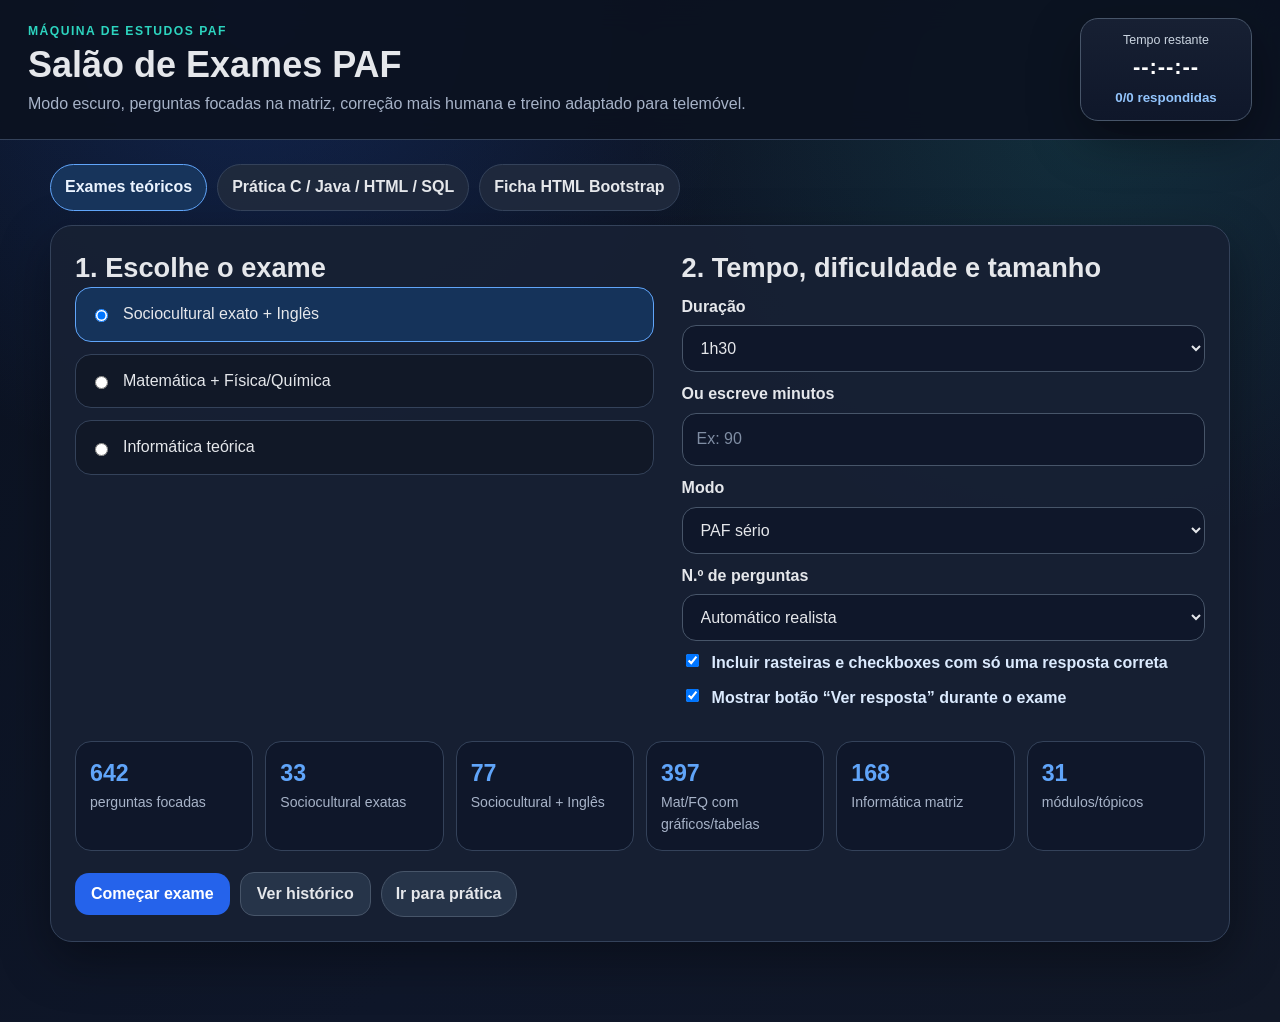
==== index.html @ 0313ba97 "Add files via upload" ====
<!DOCTYPE html>
<html lang="pt">
<head>
  <meta charset="UTF-8">
  <meta name="viewport" content="width=device-width, initial-scale=1.0">
  <title>Salão de Exames PAF</title>
  <link rel="stylesheet" href="style.css">
</head>
<body>
  <header class="topbar">
    <div class="topbar-text">
      <p class="eyebrow">Máquina de Estudos PAF</p>
      <h1>Salão de Exames PAF</h1>
      <p class="subtitle">Modo escuro, perguntas focadas na matriz, correção mais humana e treino adaptado para telemóvel.</p>
    </div>
    <div class="timer-card" id="timerCard" aria-live="polite">
      <span>Tempo restante</span>
      <strong id="timer">--:--:--</strong>
      <small id="timerProgress">0/0 respondidas</small>
    </div>
  </header>

  <main>
    <nav class="quick-nav" aria-label="Navegação principal">
      <a href="index.html" class="active">Exames teóricos</a>
      <a href="pratica.html">Prática C / Java / HTML / SQL</a>
      <a href="fichas/HTML_BOOTSTRAP_BASE/index.html">Ficha HTML Bootstrap</a>
    </nav>

    <section id="setup" class="panel setup-panel">
      <div class="setup-grid">
        <div>
          <h2>1. Escolhe o exame</h2>
          <div class="exam-options">
            <label class="exam-choice"><input type="radio" name="area" value="socio" checked><span>Sociocultural exato + Inglês</span></label>
            <label class="exam-choice"><input type="radio" name="area" value="mfc"><span>Matemática + Física/Química</span></label>
            <label class="exam-choice"><input type="radio" name="area" value="info"><span>Informática teórica</span></label>
          </div>
        </div>
        <div>
          <h2>2. Tempo, dificuldade e tamanho</h2>
          <div class="form-row">
            <label for="duration">Duração</label>
            <select id="duration">
              <option value="60">1h</option>
              <option value="90" selected>1h30</option>
              <option value="120">2h</option>
              <option value="180">3h</option>
              <option value="240">4h</option>
            </select>
          </div>
          <div class="form-row">
            <label for="customDuration">Ou escreve minutos</label>
            <input id="customDuration" type="number" min="15" max="360" placeholder="Ex: 90">
          </div>
          <div class="form-row">
            <label for="difficultyMode">Modo</label>
            <select id="difficultyMode">
              <option value="normal">Normal</option>
              <option value="serio" selected>PAF sério</option>
              <option value="vinte">20/20 - difícil</option>
            </select>
          </div>
          <div class="form-row">
            <label for="questionCountMode">N.º de perguntas</label>
            <select id="questionCountMode">
              <option value="auto" selected>Automático realista</option>
              <option value="20">20 perguntas</option>
              <option value="30">30 perguntas</option>
              <option value="40">40 perguntas</option>
              <option value="50">50 perguntas</option>
              <option value="60">60 perguntas</option>
              <option value="80">80 perguntas só para treino longo</option>
              <option value="100">100 perguntas treino extremo</option>
            </select>
          </div>
          <label class="checkline"><input type="checkbox" id="includeTraps" checked> Incluir rasteiras e checkboxes com só uma resposta correta</label>
          <label class="checkline"><input type="checkbox" id="showAnswersAllowed" checked> Mostrar botão “Ver resposta” durante o exame</label>
        </div>
      </div>
      <div class="stats" id="bankStats"></div>
      <div class="actions">
        <button id="startBtn" class="primary">Começar exame</button>
        <button id="historyBtn" class="secondary">Ver histórico</button>
        <a class="secondary link-button" href="pratica.html">Ir para prática</a>
      </div>
      
    </section>

    <section id="exam" class="panel hidden">
      <div class="exam-header">
        <div>
          <p class="eyebrow" id="examLabel">Exame</p>
          <h2 id="examTitle"></h2>
          <p id="examMeta"></p>
        </div>
        <div class="progress-wrap">
          <span id="progressText">0/0 respondidas</span>
          <div class="progress-bar"><div id="progressFill"></div></div>
        </div>
      </div>
      <form id="questionsForm" class="questions"></form>
      <div class="floating-actions">
        <button id="finishBtn" type="button" class="primary danger">Terminar e corrigir</button>
        <button id="exitBtn" type="button" class="secondary danger-soft">Sair do exame</button>
        <button id="backToTopBtn" type="button" class="secondary">Ir para cima</button>
      </div>
    </section>

    <section id="results" class="panel hidden"></section>
    <section id="history" class="panel hidden"></section>
  </main>

  <template id="questionTemplate">
    <article class="question-card">
      <div class="q-head">
        <div><span class="module"></span><h3></h3></div>
        <span class="badge"></span>
      </div>
      <div class="prompt"></div>
      <div class="question-extra"></div>
      <div class="answer-zone"></div>
    </article>
  </template>

  <script src="question-bank.js"></script>
  <script src="app.js"></script>
</body>
</html>
---- style.css ----
:root{
  --bg:#0b1220;
  --bg2:#111827;
  --panel:#172033;
  --panel2:#1f2a3d;
  --option:#111827;
  --option-hover:#1d2b45;
  --ink:#e5e7eb;
  --muted:#a7b3c8;
  --brand:#60a5fa;
  --brand-dark:#2563eb;
  --brand2:#2dd4bf;
  --danger:#fb7185;
  --danger-bg:#3f1721;
  --ok:#34d399;
  --warn:#fbbf24;
  --line:#34425a;
  --line2:#475569;
  --shadow:0 18px 50px rgba(0,0,0,.35);
  --radius:22px;
}
*{box-sizing:border-box}
html{scroll-behavior:smooth}
body{
  margin:0;
  font-family:Arial,Helvetica,sans-serif;
  background:
    radial-gradient(circle at 20% 0%, rgba(37,99,235,.22), transparent 34%),
    radial-gradient(circle at 85% 10%, rgba(45,212,191,.13), transparent 32%),
    linear-gradient(135deg,var(--bg),#0f172a 60%,#111827);
  color:var(--ink);
  line-height:1.55;
  min-height:100vh;
}
body.exam-running .quick-nav{display:none}
.topbar{
  position:sticky;top:0;z-index:30;
  display:flex;gap:18px;justify-content:space-between;align-items:center;
  padding:18px 28px;
  background:rgba(11,18,32,.92);
  backdrop-filter:blur(14px);
  border-bottom:1px solid var(--line);
}
.topbar-text{min-width:0}
h1,h2,h3{margin:.15rem 0;line-height:1.18}
h1{font-size:clamp(1.55rem,3vw,2.25rem)}
h2{font-size:clamp(1.25rem,2.4vw,1.7rem)}
h3{font-size:1.08rem}
.eyebrow{text-transform:uppercase;letter-spacing:.12em;font-weight:800;color:var(--brand2);font-size:.76rem;margin:0 0 .2rem}
.subtitle{color:var(--muted);max-width:760px;margin:.35rem 0 0}.timer-card{
  min-width:172px;text-align:center;
  background:linear-gradient(180deg,#172033,#0f172a);
  color:white;border:1px solid var(--line2);border-radius:18px;padding:12px 16px;box-shadow:var(--shadow)
}
.timer-card span{display:block;font-size:.78rem;color:#cbd5e1}.timer-card strong{display:block;font-size:1.38rem;letter-spacing:.04em}.timer-card small{display:block;margin-top:3px;color:#93c5fd;font-weight:800}.timer-card.warning{background:linear-gradient(180deg,#5f3b12,#281707)}.timer-card.danger{background:linear-gradient(180deg,#5b1520,#26070c)}
main{width:min(1180px,94vw);margin:24px auto 80px}.quick-nav{display:flex;flex-wrap:wrap;gap:10px;margin-bottom:14px}.quick-nav a,.link-button{display:inline-flex;align-items:center;text-decoration:none;color:var(--ink);background:rgba(31,42,61,.95);border:1px solid var(--line);padding:10px 14px;border-radius:999px;font-weight:800}.quick-nav a.active,.quick-nav a:hover{background:#17345b;border-color:#60a5fa;color:#eaf3ff}.panel{background:rgba(23,32,51,.94);border:1px solid var(--line);border-radius:var(--radius);padding:24px;box-shadow:var(--shadow)}.setup-grid{display:grid;grid-template-columns:1.05fr .95fr;gap:28px}.exam-options{display:grid;gap:12px}.exam-choice{display:flex;align-items:center;gap:12px;border:1px solid var(--line);padding:14px;border-radius:16px;cursor:pointer;background:var(--option)}.exam-choice:hover{background:var(--option-hover)}.exam-choice:has(input:checked){border-color:#60a5fa;background:#15335a}.form-row{display:grid;gap:6px;margin:10px 0}.form-row label,.checkline{font-weight:800}.form-row input,.form-row select,input[type="text"],input[type="number"],textarea{width:100%;padding:13px 14px;border:1px solid var(--line2);border-radius:14px;font:inherit;background:#0f172a;color:var(--ink)}.form-row input::placeholder,input::placeholder,textarea::placeholder{color:#7f8da3}textarea{min-height:130px;resize:vertical}.code-input{font-family:Consolas,monospace;min-height:170px}.checkline{display:flex;gap:10px;align-items:flex-start;margin:10px 0;color:#dbeafe}.stats,.summary-grid{display:grid;grid-template-columns:repeat(6,1fr);gap:12px;margin:20px 0}.stat-card{background:#0f172a;border:1px solid var(--line);border-radius:16px;padding:14px}.stat-card strong{font-size:1.45rem;color:var(--brand)}.stat-card span{display:block;color:var(--muted);font-size:.88rem}.actions,.floating-actions{display:flex;gap:10px;flex-wrap:wrap;align-items:center}button,.button{border:0;border-radius:14px;padding:12px 16px;font-weight:900;cursor:pointer;font-size:1rem;transition:transform .12s ease,filter .12s ease}button:hover,.button:hover{transform:translateY(-1px);filter:brightness(1.07)}.primary{background:var(--brand-dark);color:white}.secondary{background:#263449;color:#e5e7eb;border:1px solid var(--line2)}.danger{background:#be123c;color:white}.danger-soft{background:var(--danger-bg);color:#fecdd3;border:1px solid #7f1d1d}.ghost{background:#1e3a5f;color:#dbeafe;border:1px solid #315b8f}.notice{margin-top:18px;background:#2b220e;border:1px solid #8a6d1e;border-radius:16px;padding:14px;color:#fde68a}.hidden{display:none!important}.exam-header{display:flex;justify-content:space-between;gap:18px;align-items:flex-start;margin-bottom:18px}.exam-header p{color:var(--muted)}.progress-wrap{min-width:245px;text-align:right}.progress-wrap span{display:block;font-weight:900;color:#bfdbfe;margin-bottom:6px}.progress-bar{height:12px;background:#111827;border:1px solid var(--line);border-radius:999px;overflow:hidden}.progress-bar div{height:100%;width:0;background:linear-gradient(90deg,var(--brand),var(--brand2))}.questions{display:grid;gap:18px}.question-card{border:1px solid var(--line);border-radius:20px;padding:18px;background:rgba(15,23,42,.72)}.q-head{display:flex;justify-content:space-between;gap:10px;align-items:flex-start}.module{display:inline-block;color:var(--brand2);font-size:.84rem;font-weight:900}.badge{font-size:.78rem;background:#1e1b4b;color:#c7d2fe;border-radius:999px;padding:6px 9px;white-space:nowrap}.prompt{font-size:1.05rem;margin:12px 0;color:#f8fafc}.question-extra{color:var(--ink)}.answer-zone{display:grid;gap:10px}.option{display:flex;gap:10px;align-items:flex-start;border:1px solid var(--line);border-radius:14px;padding:12px;background:var(--option);cursor:pointer}.option:hover{background:var(--option-hover)}.option input{margin-top:.28rem;accent-color:var(--brand)}.hint,.rounding{color:var(--muted);font-size:.9rem;margin:4px 0}.visual-card{overflow:auto;border:1px solid var(--line);border-radius:18px;background:#0f172a;margin:10px 0;padding:8px}.visual-card svg{min-width:420px;width:100%;height:auto}.axis{stroke:#dbeafe;stroke-width:2}.ticks line{stroke:#64748b}.ticks text,.visual-card text{font-size:13px;fill:#dbeafe}.svg-title{font-weight:900;fill:#f8fafc}.graph-line{stroke:#60a5fa;stroke-width:4;stroke-linecap:round;stroke-linejoin:round}.point{fill:#fb7185}.table-wrap{overflow:auto;margin:10px 0}.mini-table{border-collapse:collapse;width:100%;min-width:260px;background:#0f172a}.mini-table th,.mini-table td{border:1px solid var(--line2);padding:8px;text-align:center}.mini-table th{background:#17345b;color:#dbeafe}.study-tools{margin-top:12px;border-top:1px dashed var(--line2);padding-top:12px}.answer-reveal{margin-top:10px;background:#0f3529;border:1px solid #166534;border-radius:14px;padding:12px;color:#dcfce7}.floating-actions{position:sticky;bottom:12px;background:rgba(11,18,32,.95);backdrop-filter:blur(10px);padding:12px;border:1px solid var(--line);border-radius:18px;box-shadow:var(--shadow);margin-top:20px}.result-top{display:grid;grid-template-columns:190px 1fr;gap:24px;align-items:center}.grade-circle{width:170px;height:170px;border-radius:50%;background:conic-gradient(var(--brand) var(--gradeDeg),#334155 0);display:grid;place-items:center}.grade-inner{width:132px;height:132px;background:#0f172a;border:1px solid var(--line2);border-radius:50%;display:grid;place-items:center}.grade-inner strong{font-size:2.5rem;color:var(--brand)}.grade-inner span{color:var(--muted)}.module-report,.review-card,.history-item{margin-top:16px;border:1px solid var(--line);border-radius:18px;padding:16px;background:#0f172a}.module-row{display:flex;justify-content:space-between;border-bottom:1px solid #263449;padding:8px 0}.review-card.correct{border-left:7px solid var(--ok)}.review-card.partial{border-left:7px solid var(--warn)}.review-card.wrong{border-left:7px solid var(--danger)}.review-card.issue-highlight{outline:3px solid var(--brand);box-shadow:0 0 0 7px rgba(96,165,250,.16)}.answer-box{background:#111827;border:1px solid var(--line);border-radius:12px;padding:10px;white-space:pre-wrap;color:#e5e7eb}.issue-nav{position:static;display:flex;align-items:center;gap:10px;flex-wrap:wrap;background:rgba(15,23,42,.96);border:1px solid var(--line);border-radius:16px;padding:14px;margin:30px 0 24px;box-shadow:var(--shadow)}.issue-nav strong{color:#fde68a}.practice-grid{display:grid;grid-template-columns:repeat(3,1fr);gap:16px}.practice-card{border:1px solid var(--line);border-radius:18px;padding:16px;background:#0f172a}.file-list{display:grid;gap:8px;margin-top:10px}.file-list a{color:#93c5fd;font-weight:800}.compact-list li{margin-bottom:7px}details{border:1px solid var(--line);border-radius:16px;padding:12px;background:#0f172a;margin:12px 0}summary{font-weight:900;cursor:pointer}a{color:#93c5fd}
@media(max-width:850px){.topbar{position:relative;align-items:stretch;flex-direction:column;padding:16px}.timer-card{width:100%}main{width:94vw;margin-top:14px}.setup-grid,.result-top,.practice-grid{grid-template-columns:1fr}.stats,.summary-grid{grid-template-columns:repeat(2,1fr)}.exam-header{flex-direction:column}.progress-wrap{min-width:100%;width:100%;text-align:left}.q-head{flex-direction:column}.badge{white-space:normal}.panel{padding:16px}.floating-actions{bottom:0;border-radius:16px 16px 0 0}.visual-card svg{min-width:360px}.quick-nav a{width:100%;justify-content:center}.issue-nav{top:auto}}
@media(max-width:430px){.stats,.summary-grid{grid-template-columns:1fr}button,.button{width:100%}.actions{width:100%}.quick-nav{gap:8px}.visual-card svg{min-width:320px}.timer-card strong{font-size:1.25rem}.question-card{padding:14px}.issue-nav button{width:100%}}
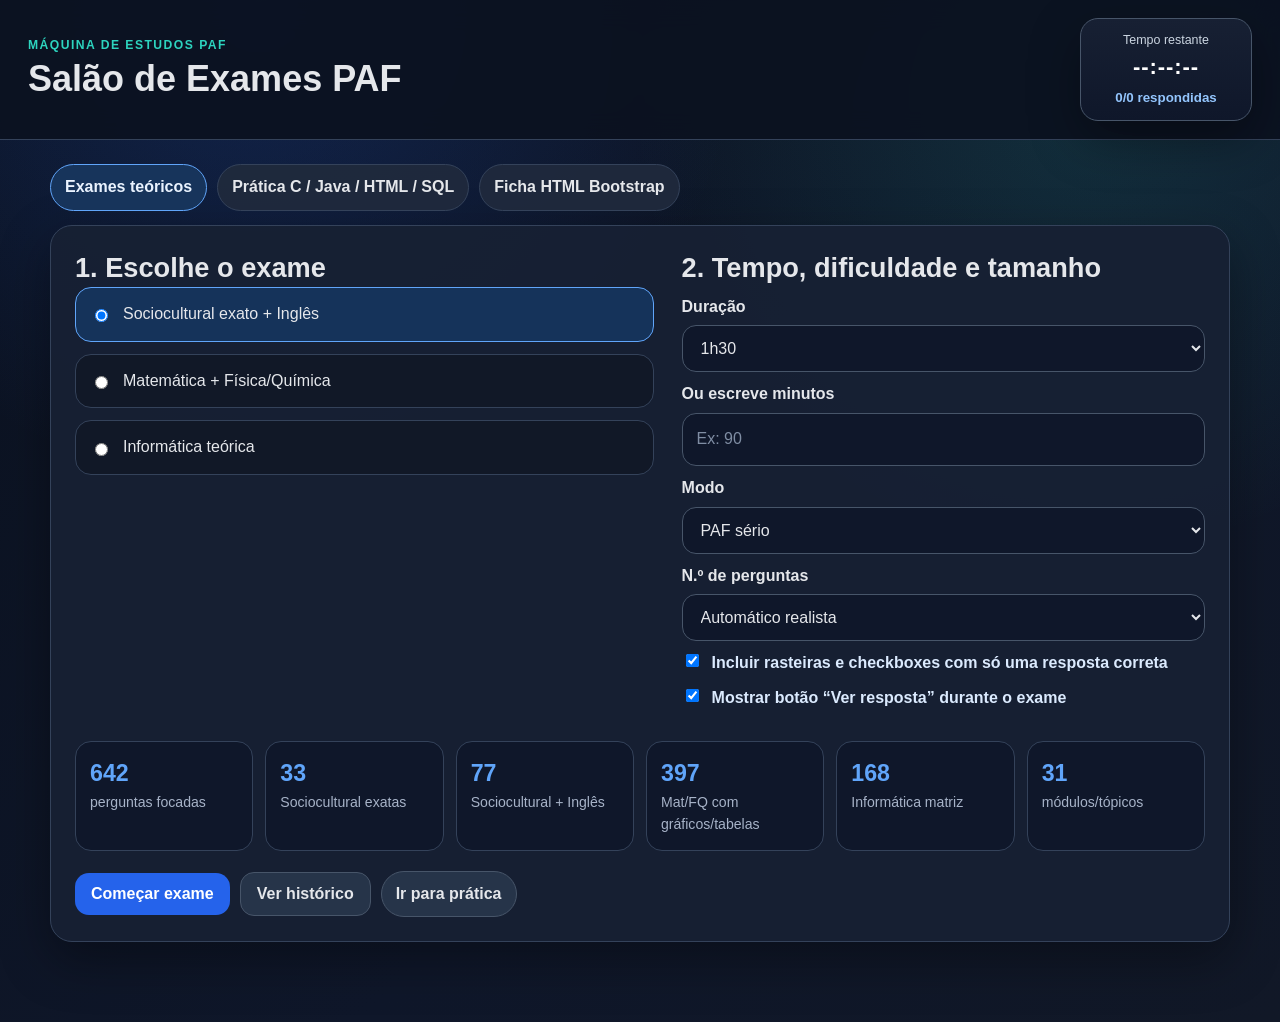
==== commit 19d4ad91: "Update index.html" ====
--- a/index.html
+++ b/index.html
@@ -11,7 +11,6 @@
     <div class="topbar-text">
       <p class="eyebrow">Máquina de Estudos PAF</p>
       <h1>Salão de Exames PAF</h1>
-      <p class="subtitle">Modo escuro, perguntas focadas na matriz, correção mais humana e treino adaptado para telemóvel.</p>
     </div>
     <div class="timer-card" id="timerCard" aria-live="polite">
       <span>Tempo restante</span>
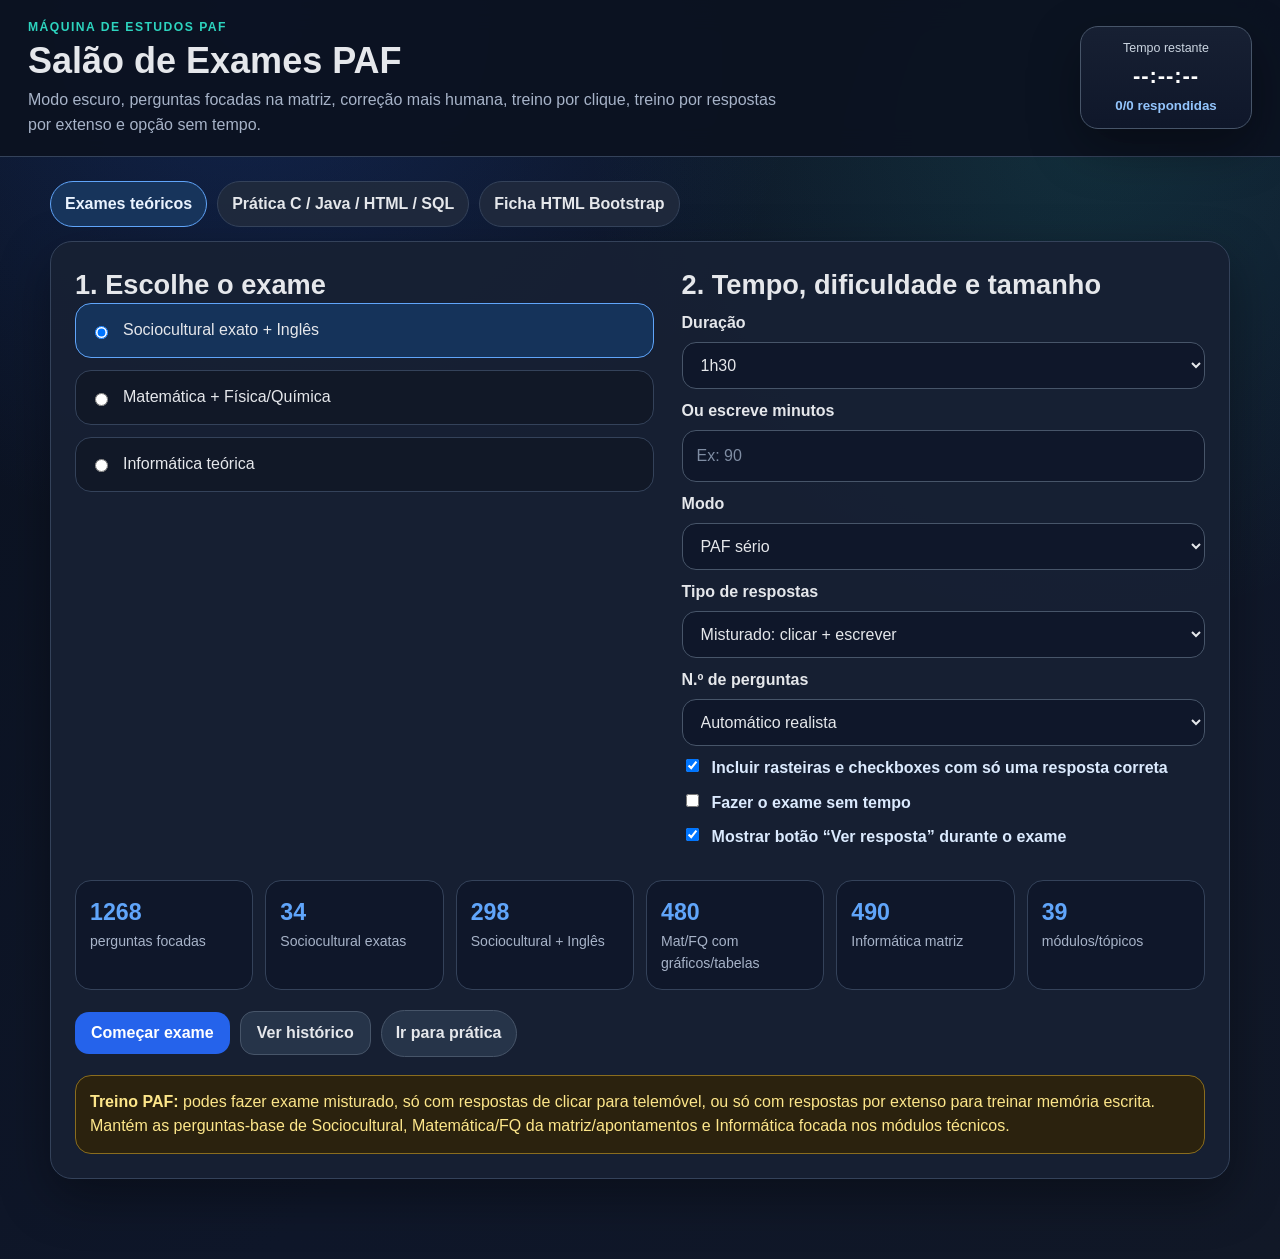
==== commit ac0851e4: "Add files via upload" ====
--- a/index.html
+++ b/index.html
@@ -11,6 +11,7 @@
     <div class="topbar-text">
       <p class="eyebrow">Máquina de Estudos PAF</p>
       <h1>Salão de Exames PAF</h1>
+      <p class="subtitle">Modo escuro, perguntas focadas na matriz, correção mais humana, treino por clique, treino por respostas por extenso e opção sem tempo.</p>
     </div>
     <div class="timer-card" id="timerCard" aria-live="polite">
       <span>Tempo restante</span>
@@ -60,6 +61,15 @@
               <option value="vinte">20/20 - difícil</option>
             </select>
           </div>
+
+          <div class="form-row">
+            <label for="answerMode">Tipo de respostas</label>
+            <select id="answerMode">
+              <option value="mixed" selected>Misturado: clicar + escrever</option>
+              <option value="click">Só clicar: escolhas múltiplas/checkboxes</option>
+              <option value="written">Só por extenso: escrever tudo</option>
+            </select>
+          </div>
           <div class="form-row">
             <label for="questionCountMode">N.º de perguntas</label>
             <select id="questionCountMode">
@@ -74,6 +84,7 @@
             </select>
           </div>
           <label class="checkline"><input type="checkbox" id="includeTraps" checked> Incluir rasteiras e checkboxes com só uma resposta correta</label>
+          <label class="checkline"><input type="checkbox" id="noTimeMode"> Fazer o exame sem tempo</label>
           <label class="checkline"><input type="checkbox" id="showAnswersAllowed" checked> Mostrar botão “Ver resposta” durante o exame</label>
         </div>
       </div>
@@ -83,7 +94,7 @@
         <button id="historyBtn" class="secondary">Ver histórico</button>
         <a class="secondary link-button" href="pratica.html">Ir para prática</a>
       </div>
-      
+      <div class="notice"><strong>Treino PAF:</strong> podes fazer exame misturado, só com respostas de clicar para telemóvel, ou só com respostas por extenso para treinar memória escrita. Mantém as perguntas-base de Sociocultural, Matemática/FQ da matriz/apontamentos e Informática focada nos módulos técnicos.</div>
     </section>
 
     <section id="exam" class="panel hidden">
--- a/style.css
+++ b/style.css
@@ -56,3 +56,127 @@
 main{width:min(1180px,94vw);margin:24px auto 80px}.quick-nav{display:flex;flex-wrap:wrap;gap:10px;margin-bottom:14px}.quick-nav a,.link-button{display:inline-flex;align-items:center;text-decoration:none;color:var(--ink);background:rgba(31,42,61,.95);border:1px solid var(--line);padding:10px 14px;border-radius:999px;font-weight:800}.quick-nav a.active,.quick-nav a:hover{background:#17345b;border-color:#60a5fa;color:#eaf3ff}.panel{background:rgba(23,32,51,.94);border:1px solid var(--line);border-radius:var(--radius);padding:24px;box-shadow:var(--shadow)}.setup-grid{display:grid;grid-template-columns:1.05fr .95fr;gap:28px}.exam-options{display:grid;gap:12px}.exam-choice{display:flex;align-items:center;gap:12px;border:1px solid var(--line);padding:14px;border-radius:16px;cursor:pointer;background:var(--option)}.exam-choice:hover{background:var(--option-hover)}.exam-choice:has(input:checked){border-color:#60a5fa;background:#15335a}.form-row{display:grid;gap:6px;margin:10px 0}.form-row label,.checkline{font-weight:800}.form-row input,.form-row select,input[type="text"],input[type="number"],textarea{width:100%;padding:13px 14px;border:1px solid var(--line2);border-radius:14px;font:inherit;background:#0f172a;color:var(--ink)}.form-row input::placeholder,input::placeholder,textarea::placeholder{color:#7f8da3}textarea{min-height:130px;resize:vertical}.code-input{font-family:Consolas,monospace;min-height:170px}.checkline{display:flex;gap:10px;align-items:flex-start;margin:10px 0;color:#dbeafe}.stats,.summary-grid{display:grid;grid-template-columns:repeat(6,1fr);gap:12px;margin:20px 0}.stat-card{background:#0f172a;border:1px solid var(--line);border-radius:16px;padding:14px}.stat-card strong{font-size:1.45rem;color:var(--brand)}.stat-card span{display:block;color:var(--muted);font-size:.88rem}.actions,.floating-actions{display:flex;gap:10px;flex-wrap:wrap;align-items:center}button,.button{border:0;border-radius:14px;padding:12px 16px;font-weight:900;cursor:pointer;font-size:1rem;transition:transform .12s ease,filter .12s ease}button:hover,.button:hover{transform:translateY(-1px);filter:brightness(1.07)}.primary{background:var(--brand-dark);color:white}.secondary{background:#263449;color:#e5e7eb;border:1px solid var(--line2)}.danger{background:#be123c;color:white}.danger-soft{background:var(--danger-bg);color:#fecdd3;border:1px solid #7f1d1d}.ghost{background:#1e3a5f;color:#dbeafe;border:1px solid #315b8f}.notice{margin-top:18px;background:#2b220e;border:1px solid #8a6d1e;border-radius:16px;padding:14px;color:#fde68a}.hidden{display:none!important}.exam-header{display:flex;justify-content:space-between;gap:18px;align-items:flex-start;margin-bottom:18px}.exam-header p{color:var(--muted)}.progress-wrap{min-width:245px;text-align:right}.progress-wrap span{display:block;font-weight:900;color:#bfdbfe;margin-bottom:6px}.progress-bar{height:12px;background:#111827;border:1px solid var(--line);border-radius:999px;overflow:hidden}.progress-bar div{height:100%;width:0;background:linear-gradient(90deg,var(--brand),var(--brand2))}.questions{display:grid;gap:18px}.question-card{border:1px solid var(--line);border-radius:20px;padding:18px;background:rgba(15,23,42,.72)}.q-head{display:flex;justify-content:space-between;gap:10px;align-items:flex-start}.module{display:inline-block;color:var(--brand2);font-size:.84rem;font-weight:900}.badge{font-size:.78rem;background:#1e1b4b;color:#c7d2fe;border-radius:999px;padding:6px 9px;white-space:nowrap}.prompt{font-size:1.05rem;margin:12px 0;color:#f8fafc}.question-extra{color:var(--ink)}.answer-zone{display:grid;gap:10px}.option{display:flex;gap:10px;align-items:flex-start;border:1px solid var(--line);border-radius:14px;padding:12px;background:var(--option);cursor:pointer}.option:hover{background:var(--option-hover)}.option input{margin-top:.28rem;accent-color:var(--brand)}.hint,.rounding{color:var(--muted);font-size:.9rem;margin:4px 0}.visual-card{overflow:auto;border:1px solid var(--line);border-radius:18px;background:#0f172a;margin:10px 0;padding:8px}.visual-card svg{min-width:420px;width:100%;height:auto}.axis{stroke:#dbeafe;stroke-width:2}.ticks line{stroke:#64748b}.ticks text,.visual-card text{font-size:13px;fill:#dbeafe}.svg-title{font-weight:900;fill:#f8fafc}.graph-line{stroke:#60a5fa;stroke-width:4;stroke-linecap:round;stroke-linejoin:round}.point{fill:#fb7185}.table-wrap{overflow:auto;margin:10px 0}.mini-table{border-collapse:collapse;width:100%;min-width:260px;background:#0f172a}.mini-table th,.mini-table td{border:1px solid var(--line2);padding:8px;text-align:center}.mini-table th{background:#17345b;color:#dbeafe}.study-tools{margin-top:12px;border-top:1px dashed var(--line2);padding-top:12px}.answer-reveal{margin-top:10px;background:#0f3529;border:1px solid #166534;border-radius:14px;padding:12px;color:#dcfce7}.floating-actions{position:sticky;bottom:12px;background:rgba(11,18,32,.95);backdrop-filter:blur(10px);padding:12px;border:1px solid var(--line);border-radius:18px;box-shadow:var(--shadow);margin-top:20px}.result-top{display:grid;grid-template-columns:190px 1fr;gap:24px;align-items:center}.grade-circle{width:170px;height:170px;border-radius:50%;background:conic-gradient(var(--brand) var(--gradeDeg),#334155 0);display:grid;place-items:center}.grade-inner{width:132px;height:132px;background:#0f172a;border:1px solid var(--line2);border-radius:50%;display:grid;place-items:center}.grade-inner strong{font-size:2.5rem;color:var(--brand)}.grade-inner span{color:var(--muted)}.module-report,.review-card,.history-item{margin-top:16px;border:1px solid var(--line);border-radius:18px;padding:16px;background:#0f172a}.module-row{display:flex;justify-content:space-between;border-bottom:1px solid #263449;padding:8px 0}.review-card.correct{border-left:7px solid var(--ok)}.review-card.partial{border-left:7px solid var(--warn)}.review-card.wrong{border-left:7px solid var(--danger)}.review-card.issue-highlight{outline:3px solid var(--brand);box-shadow:0 0 0 7px rgba(96,165,250,.16)}.answer-box{background:#111827;border:1px solid var(--line);border-radius:12px;padding:10px;white-space:pre-wrap;color:#e5e7eb}.issue-nav{position:static;display:flex;align-items:center;gap:10px;flex-wrap:wrap;background:rgba(15,23,42,.96);border:1px solid var(--line);border-radius:16px;padding:14px;margin:30px 0 24px;box-shadow:var(--shadow)}.issue-nav strong{color:#fde68a}.practice-grid{display:grid;grid-template-columns:repeat(3,1fr);gap:16px}.practice-card{border:1px solid var(--line);border-radius:18px;padding:16px;background:#0f172a}.file-list{display:grid;gap:8px;margin-top:10px}.file-list a{color:#93c5fd;font-weight:800}.compact-list li{margin-bottom:7px}details{border:1px solid var(--line);border-radius:16px;padding:12px;background:#0f172a;margin:12px 0}summary{font-weight:900;cursor:pointer}a{color:#93c5fd}
 @media(max-width:850px){.topbar{position:relative;align-items:stretch;flex-direction:column;padding:16px}.timer-card{width:100%}main{width:94vw;margin-top:14px}.setup-grid,.result-top,.practice-grid{grid-template-columns:1fr}.stats,.summary-grid{grid-template-columns:repeat(2,1fr)}.exam-header{flex-direction:column}.progress-wrap{min-width:100%;width:100%;text-align:left}.q-head{flex-direction:column}.badge{white-space:normal}.panel{padding:16px}.floating-actions{bottom:0;border-radius:16px 16px 0 0}.visual-card svg{min-width:360px}.quick-nav a{width:100%;justify-content:center}.issue-nav{top:auto}}
 @media(max-width:430px){.stats,.summary-grid{grid-template-columns:1fr}button,.button{width:100%}.actions{width:100%}.quick-nav{gap:8px}.visual-card svg{min-width:320px}.timer-card strong{font-size:1.25rem}.question-card{padding:14px}.issue-nav button{width:100%}}
+
+/* Ajustes finais: revisão por telemóvel e navegação de erros/parciais */
+.prompt,
+.question-card h3,
+.option span,
+.answer-box,
+.review-card,
+.module-row span,
+.notice,
+.question-extra,
+pre,
+code {
+  overflow-wrap: anywhere;
+  word-break: break-word;
+}
+
+.question-extra img,
+.review-card img,
+.visual-card img {
+  max-width: 100%;
+  height: auto;
+  display: block;
+}
+
+.table-wrap,
+.visual-card {
+  max-width: 100%;
+  overflow-x: auto;
+  -webkit-overflow-scrolling: touch;
+}
+
+.visual-card svg {
+  display: block;
+  max-width: none;
+}
+
+body.results-active .issue-nav { position: static; margin-top: 28px; margin-bottom: 20px; }
+
+body.results-active .issue-nav button {
+  min-height: 44px;
+}
+
+@media(max-width:650px){
+  body{font-size:16px;}
+  main{width:96vw;margin-bottom:96px;}
+  .question-card,.review-card,.panel{border-radius:16px;}
+  .question-card{padding:13px;}
+  .prompt{font-size:1rem;}
+  .option{padding:12px 10px;}
+  .option span{min-width:0;}
+  .answer-zone input[type="text"],
+  .answer-zone textarea{font-size:16px;}
+  .floating-actions{left:0;right:0;width:100%;border-left:0;border-right:0;}
+  body.results-active .issue-nav{ position: static; border-radius:16px; box-shadow:var(--shadow); }
+  .issue-nav strong,
+  .issue-nav span{width:100%;text-align:center;}
+  .issue-nav button{width:100%;}
+  .module-row{gap:12px;align-items:flex-start;}
+  .module-row strong{white-space:nowrap;}
+  .visual-card svg{min-width:300px;}
+}
+
+
+/* Correção: a navegação de erradas/parciais deve descer com a página, não ficar presa no ecrã. */
+body.results-active .issue-nav,
+.issue-nav {
+  position: static !important;
+  top: auto !important;
+  bottom: auto !important;
+  left: auto !important;
+  right: auto !important;
+  z-index: auto !important;
+  width: 100%;
+}
+
+.issue-nav {
+  scroll-margin-top: 90px;
+}
+
+.review-card {
+  scroll-margin-top: 92px;
+}
+
+.question-card,
+.review-card,
+.option,
+.answer-box,
+.prompt,
+.question-extra,
+.visual-card,
+.table-wrap {
+  max-width: 100%;
+}
+
+.option {
+  min-width: 0;
+}
+
+.option span {
+  display: block;
+  min-width: 0;
+}
+
+@media(max-width:650px){
+  body.results-active .issue-nav{
+    position: static !important;
+    border-left:1px solid var(--line);
+    border-right:1px solid var(--line);
+    border-radius:16px;
+    box-shadow:var(--shadow);
+  }
+  .issue-nav{
+    display:grid;
+    grid-template-columns:1fr;
+  }
+  .question-extra,
+  .visual-card,
+  .table-wrap{
+    width:100%;
+  }
+  .visual-card svg{
+    min-width:280px;
+  }
+}
